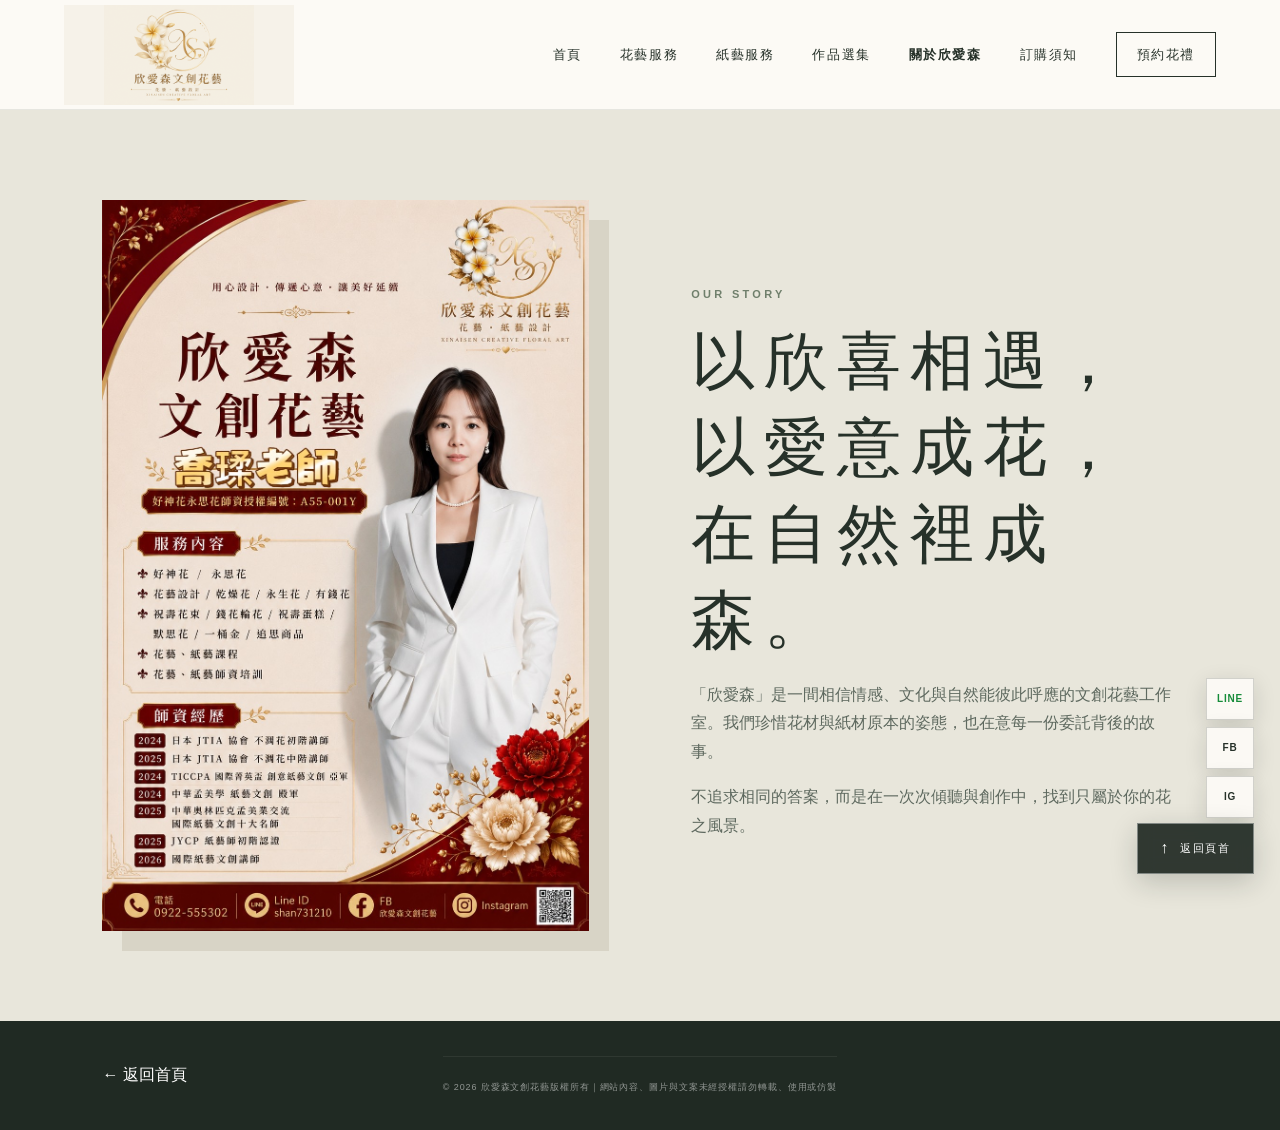
==== about.html @ e2f4a101 "Add files via upload" ====
<!doctype html><html lang="zh-Hant"><head><meta charset="UTF-8"><meta name="viewport" content="width=device-width,initial-scale=1"><title>關於欣愛森｜欣愛森文創花藝</title><link rel="stylesheet" href="styles.css?v=20260827-5"></head><body><header class="site-header inner-header"><a class="brand" href="index.html" aria-label="欣愛森文創花藝"><img class="brand-logo" src="assets/brand-logo.png?v=20260827-3" style="width:clamp(120px,12vw,170px);height:72px;object-fit:contain;display:block" alt="欣愛森文創花藝 LOGO"></a><button class="menu-toggle" aria-label="開啟選單" aria-expanded="false"><span></span><span></span></button><nav class="nav"><a href="index.html">首頁</a><a href="floral-services.html">花藝服務</a><a href="paper-services.html">紙藝服務</a><a href="collections.html">作品選集</a><a class="active" href="about.html">關於欣愛森</a><a href="order-guide.html">訂購須知</a><a href="contact.html" class="nav-cta">預約花禮</a></nav></header><main class="inner-page"><section class="about-page"><a class="about-poster-link" href="assets/about-xinasen-v2.jpg" target="_blank" aria-label="開啟欣愛森文創花藝完整介紹海報"><img class="about-page-image" src="assets/about-xinasen-v2.jpg" alt="欣愛森文創花藝喬瑈老師服務內容與師資經歷介紹"></a><div><p class="eyebrow">OUR STORY</p><h1>以欣喜相遇，<br>以愛意成花，<br>在自然裡成森。</h1><p>「欣愛森」是一間相信情感、文化與自然能彼此呼應的文創花藝工作室。我們珍惜花材與紙材原本的姿態，也在意每一份委託背後的故事。</p><p>不追求相同的答案，而是在一次次傾聽與創作中，找到只屬於你的花之風景。</p></div></section></main><footer class="simple-footer"><a href="index.html">← 返回首頁</a><small>© 2026 欣愛森文創花藝版權所有｜網站內容、圖片與文案未經授權請勿轉載、使用或仿製</small></footer><script src="script.js"></script></body></html>
---- styles.css ----
:root{--ink:#263129;--green:#526453;--sage:#84937e;--cream:#f6f2e9;--paper:#fcfaf5;--blush:#d5b8a6;--line:rgba(38,49,41,.16);--serif:"Noto Serif TC","Songti TC","PMingLiU",serif;--sans:"Noto Sans TC","Microsoft JhengHei",sans-serif}*{box-sizing:border-box}html{scroll-behavior:smooth}body{margin:0;background:var(--paper);color:var(--ink);font-family:var(--sans);line-height:1.8}a{color:inherit;text-decoration:none}.site-header{height:92px;padding:0 5vw;display:flex;align-items:center;justify-content:space-between;position:absolute;z-index:10;width:100%;border-bottom:1px solid rgba(38,49,41,.1)}.brand{display:flex;align-items:center;gap:12px}.brand-mark{font-size:26px;color:#788a72}.brand b{display:block;font:600 21px/1.3 var(--serif);letter-spacing:.22em}.brand small{display:block;font-size:8px;letter-spacing:.18em}.nav{display:flex;align-items:center;gap:38px;font-size:13px;letter-spacing:.12em}.nav a{position:relative}.nav a:not(.nav-cta):after{content:"";position:absolute;left:0;right:100%;bottom:-6px;height:1px;background:var(--ink);transition:.3s}.nav a:hover:after{right:0}.nav-cta{border:1px solid var(--ink);padding:10px 20px}.menu-toggle{display:none;background:none;border:0}.hero{min-height:780px;height:100vh;background:linear-gradient(90deg,rgba(246,242,233,.95) 0%,rgba(246,242,233,.76) 35%,rgba(246,242,233,.04) 67%),url('assets/hero-floral.png') center/cover;position:relative;display:flex;align-items:center;padding:110px 10vw 60px}.hero-content{max-width:580px}.eyebrow,.section-index{font-size:11px;letter-spacing:.3em;color:#6f7f6b;font-weight:600}.hero h1{font:500 clamp(50px,6.6vw,94px)/1.2 var(--serif);letter-spacing:.12em;margin:18px 0 24px}.hero-copy{font-family:var(--serif);font-size:16px;letter-spacing:.12em;color:#536057}.hero-actions{display:flex;align-items:center;gap:34px;margin-top:42px}.button{border:0;display:inline-flex;align-items:center;justify-content:center;padding:14px 26px;letter-spacing:.12em;font:600 13px var(--sans);cursor:pointer}.primary{background:var(--ink);color:white}.primary:hover{background:#526453}.text-link{font-size:13px;border-bottom:1px solid var(--ink);padding:8px 0}.hero-note{position:absolute;right:4vw;bottom:46px;display:flex;gap:15px;align-items:flex-start;color:white;text-shadow:0 1px 8px #333}.hero-note span{font:38px var(--serif)}.hero-note p{font-size:9px;letter-spacing:.18em;line-height:1.6}.scroll-hint{position:absolute;bottom:40px;left:5vw;writing-mode:vertical-rl;font-size:8px;letter-spacing:.24em;display:flex;gap:10px;align-items:center}.scroll-hint span{height:40px;width:1px;background:var(--ink)}.section{padding:120px 8vw}.intro{display:grid;grid-template-columns:1fr 3fr;border-bottom:1px solid var(--line)}.section-index{writing-mode:vertical-rl}.intro-text{max-width:820px;text-align:center}.leaf{font:34px var(--serif);color:var(--sage)}.intro h2,.section-heading h2,.works h2,.about h2,.contact h2{font:500 clamp(34px,4.2vw,58px)/1.5 var(--serif);letter-spacing:.12em;margin:14px 0}.intro-text>p:last-child{max-width:600px;margin:25px auto;color:#687269;font-size:14px;letter-spacing:.08em}.services{background:#f1eee5}.section-heading,.works-head{display:flex;justify-content:space-between;align-items:end;margin-bottom:60px}.section-heading h2,.works h2{margin-bottom:0}.section-heading>p,.works-head>p{font:14px var(--serif);color:#6d776e}.service-grid{display:grid;grid-template-columns:repeat(4,1fr)}.service-card{padding:40px 28px;border:1px solid var(--line);margin-right:-1px;min-height:390px;display:flex;flex-direction:column;transition:.35s;background:rgba(255,255,255,.15)}.service-card:hover,.service-card.featured{background:var(--green);color:white;transform:translateY(-8px)}.service-card>span{font:12px var(--serif);opacity:.6}.service-icon{font:42px var(--serif);margin:35px 0 22px;color:var(--blush)}.service-card h3{font:500 21px var(--serif);letter-spacing:.12em}.service-card p{font-size:13px;opacity:.75}.service-card a{font-size:11px;letter-spacing:.12em;margin-top:auto}.works{overflow:hidden}.work-grid{display:grid;grid-template-columns:1.2fr .8fr .8fr;gap:24px}.work-art{height:440px;padding:30px;display:flex;align-items:flex-end;overflow:hidden;position:relative}.work-art:before{content:"";position:absolute;inset:0;transition:.7s}.work:hover .work-art:before{transform:scale(1.05)}.work-art span{position:relative;z-index:1;color:white;font:28px/1.5 var(--serif);letter-spacing:.2em;text-shadow:0 2px 15px #333}.work-one .work-art:before{background:linear-gradient(160deg,transparent,#39463caa),url('assets/hero-floral.png') 65% center/cover}.work-two .work-art:before{background:linear-gradient(145deg,#a1ad9a,#35443b);}.work-three .work-art:before{background:linear-gradient(145deg,#d6b7a6,#766458)}.work small{font-size:9px;letter-spacing:.2em;color:#849085}.work h3{font:500 18px var(--serif);letter-spacing:.1em;margin-top:4px}.image-note{font-size:11px;color:#879087;text-align:right;margin-top:28px}.about{background:#e8e6db;display:grid;grid-template-columns:1fr 1fr;gap:8vw;align-items:center}.about-image{height:680px;background:linear-gradient(180deg,transparent,#26312988),url('assets/hero-floral.png') 68% center/cover;box-shadow:32px 32px 0 #d8d4c6}.about-content{max-width:520px}.about-content>p:not(.eyebrow){font-size:14px;color:#5e695f;letter-spacing:.05em}.signature{font:28px var(--serif);margin-top:40px}.signature span{font:italic 15px Georgia;color:#7d887d;margin-left:10px}.contact{display:grid;grid-template-columns:1fr 1.1fr;gap:8vw;background:var(--green);color:white}.contact .eyebrow{color:#c8d1c2}.contact-copy>p:not(.eyebrow){opacity:.75}.contact-meta{margin-top:50px;border-top:1px solid #ffffff33;padding-top:22px}.contact-meta p{font-size:13px}.contact-meta small{display:block;opacity:.5;letter-spacing:.14em}.contact-form{background:var(--paper);color:var(--ink);padding:48px}.contact-form label{display:block;font-size:12px;letter-spacing:.1em;margin-bottom:22px}.contact-form input,.contact-form select,.contact-form textarea{display:block;width:100%;border:0;border-bottom:1px solid var(--line);background:transparent;padding:10px 2px;font:14px var(--sans);outline:none;border-radius:0}.contact-form input:focus,.contact-form textarea:focus{border-color:var(--green)}.form-row{display:grid;grid-template-columns:1fr 1fr;gap:24px}.contact-form .button{width:100%;margin-top:12px}.form-status{font-size:12px;text-align:center;color:var(--green);min-height:20px}footer{padding:65px 8vw 30px;background:#202a23;color:white;display:grid;grid-template-columns:1fr 1fr 1fr;gap:30px;align-items:center}footer>p{font:14px var(--serif);opacity:.65;text-align:center}footer>div{text-align:right}footer>div a{font-size:10px;letter-spacing:.15em;margin-left:22px}footer>small{grid-column:1/-1;text-align:center;opacity:.35;border-top:1px solid #ffffff22;padding-top:22px;font-size:9px;letter-spacing:.1em}.reveal{opacity:0;transform:translateY(26px);transition:opacity .8s,transform .8s}.reveal.visible{opacity:1;transform:none}
@media(max-width:900px){.site-header{height:76px}.nav{position:fixed;inset:76px 0 auto;background:var(--paper);padding:28px;display:none;flex-direction:column;align-items:stretch;gap:20px}.nav.open{display:flex}.menu-toggle{display:block;width:36px}.menu-toggle span{display:block;height:1px;background:var(--ink);margin:8px}.hero{min-height:720px;padding:100px 7vw 50px;background:linear-gradient(90deg,rgba(246,242,233,.93),rgba(246,242,233,.5)),url('assets/hero-floral.png') 61% center/cover}.hero h1{font-size:52px}.hero-note{display:none}.section{padding:85px 7vw}.intro{display:block}.section-index{writing-mode:initial;margin-bottom:45px}.service-grid{grid-template-columns:1fr 1fr}.work-grid{grid-template-columns:1fr 1fr}.work-one{grid-column:1/-1}.about{grid-template-columns:1fr}.about-image{height:520px}.contact{grid-template-columns:1fr}footer{grid-template-columns:1fr;text-align:center}footer>div{text-align:center}footer>small{grid-column:auto}.section-heading,.works-head{align-items:flex-start;flex-direction:column}.section-heading>p,.works-head>p{margin-top:20px}}
@media(max-width:560px){.brand b{font-size:18px}.nav-cta{text-align:center}.hero{min-height:700px;align-items:flex-end;padding-bottom:120px}.hero h1{font-size:44px}.hero-copy br{display:none}.hero-actions{align-items:flex-start;flex-direction:column;gap:15px;margin-top:30px}.scroll-hint{display:none}.section{padding:70px 6vw}.intro h2,.section-heading h2,.works h2,.about h2,.contact h2{font-size:32px}.service-grid,.work-grid{grid-template-columns:1fr}.work-one{grid-column:auto}.service-card{min-height:330px}.work-art{height:390px}.about-image{height:420px;box-shadow:14px 14px 0 #d8d4c6}.contact{padding-left:5vw;padding-right:5vw}.contact-form{padding:30px 22px}.form-row{grid-template-columns:1fr}footer>div a{margin:0 9px}}
@media(prefers-reduced-motion:reduce){html{scroll-behavior:auto}.reveal{opacity:1;transform:none;transition:none}}
.service-grid{grid-template-columns:repeat(5,1fr)}
@media(max-width:1100px) and (min-width:901px){.nav{gap:22px}.service-grid{grid-template-columns:repeat(3,1fr)}}
@media(max-width:900px){.service-grid{grid-template-columns:1fr 1fr}}
@media(max-width:560px){.service-grid{grid-template-columns:1fr}}
.inner-header{position:relative;background:var(--paper)}.nav .active{font-weight:700}.inner-page{min-height:75vh}.page-hero{text-align:center;padding:100px 7vw 70px;background:#f1eee5}.page-hero h1,.about-page h1,.page-contact h1{font:500 clamp(42px,5vw,70px)/1.35 var(--serif);letter-spacing:.14em;margin:14px 0}.page-hero>p:last-child{color:#687269}.detail-grid{display:grid;grid-template-columns:repeat(2,1fr);gap:1px;background:var(--line)}.detail-grid article{background:var(--paper);padding:52px;min-height:390px}.detail-grid article>span{font:13px var(--serif);color:var(--sage)}.detail-grid h2{font:500 27px var(--serif);letter-spacing:.1em}.detail-grid p{color:#687269;font-size:14px;margin-bottom:35px}.detail-grid-four{grid-template-columns:repeat(2,1fr)}.gallery-page{display:grid;grid-template-columns:repeat(3,1fr);gap:28px}.gallery-page img{width:100%;height:480px;object-fit:cover;display:block}.gallery-page h2{font:500 20px var(--serif);letter-spacing:.1em}.double-gallery>div{height:480px;display:grid;grid-template-columns:1fr 1fr}.double-gallery img{height:100%;min-width:0}.about-page{display:grid;grid-template-columns:1fr 1fr;align-items:center;gap:8vw;padding:90px 8vw;background:#e8e6db}.about-page-image{height:650px;background:url('assets/hero-floral.png') 68% center/cover}.about-page>div:last-child{max-width:560px}.about-page p:not(.eyebrow){color:#5e695f}.page-contact{padding-top:100px;padding-bottom:100px;min-height:calc(100vh - 92px)}.simple-footer{display:flex;justify-content:space-between;padding:35px 8vw;background:#202a23;color:white}.simple-footer small{opacity:.5}@media(max-width:900px){.inner-header{position:relative}.detail-grid,.detail-grid-four,.gallery-page,.about-page{grid-template-columns:1fr}.gallery-page img,.double-gallery>div{height:420px}.about-page-image{height:480px}.page-contact{padding-top:70px}.simple-footer{flex-direction:column;gap:15px}}
.shop-gallery{grid-template-columns:repeat(2,1fr)}.shop-gallery article{background:#f1eee5;padding-bottom:24px}.shop-gallery h2{padding:0 22px}.product-actions{display:flex;gap:10px;padding:0 22px}.product-actions button,.product-actions a{flex:1;border:1px solid var(--ink);background:transparent;color:var(--ink);padding:12px 10px;text-align:center;font:600 11px var(--sans);letter-spacing:.08em;cursor:pointer}.product-actions button:hover{background:var(--ink);color:white}.product-actions a{background:#168c3a;border-color:#168c3a;color:white}.cart-toggle{position:fixed;left:24px;bottom:24px;z-index:32;border:0;background:var(--ink);color:white;padding:14px 18px;font:600 12px var(--sans);letter-spacing:.08em;box-shadow:0 8px 24px #1b261e33;cursor:pointer}.cart-count{display:inline-grid;place-items:center;margin-left:7px;background:white;color:var(--ink);border-radius:50%;width:22px;height:22px}.cart-drawer{position:fixed;top:0;right:-390px;width:min(390px,90vw);height:100vh;background:var(--paper);z-index:60;padding:38px;box-shadow:-10px 0 35px #1b261e22;transition:right .35s}.cart-drawer.open{right:0}.cart-close{position:absolute;right:22px;top:18px;border:0;background:none;font-size:28px;cursor:pointer}.cart-drawer h2{font:500 28px var(--serif)}.cart-item{display:flex;justify-content:space-between;gap:12px;border-bottom:1px solid var(--line);padding:13px 0;font-size:13px}.cart-item button{border:0;background:none;color:#8c5b50;cursor:pointer}.cart-inquiry{width:100%;margin-top:24px}.cart-backdrop{display:none;position:fixed;inset:0;background:#1b261e66;z-index:50}.cart-backdrop.open{display:block}@media(max-width:900px){.shop-gallery{grid-template-columns:1fr}}@media(max-width:560px){.product-actions{flex-direction:column}.cart-toggle{left:14px;bottom:14px}}
@media(min-width:901px){.simple-footer{display:grid;grid-template-columns:1fr auto 1fr;align-items:center}.simple-footer>a{grid-column:1;justify-self:start}.simple-footer>small{grid-column:2;justify-self:center;text-align:center;white-space:nowrap}}
.service-card.featured{background:linear-gradient(180deg,rgba(31,42,34,.18),rgba(31,42,34,.78)),url('assets/paper-good-fortune.jpg') center 54%/cover no-repeat;color:white}.service-card.featured:hover{background:linear-gradient(180deg,rgba(31,42,34,.1),rgba(31,42,34,.7)),url('assets/paper-good-fortune.jpg') center 54%/cover no-repeat}
.detail-grid-four article:first-child{background:linear-gradient(180deg,rgba(31,42,34,.16),rgba(31,42,34,.8)),url('assets/paper-good-fortune.jpg') center 54%/cover no-repeat;color:white}.detail-grid-four article:first-child>span,.detail-grid-four article:first-child .service-icon,.detail-grid-four article:first-child p{color:white}.detail-grid-four article:first-child>a{color:white}
.service-tabs{display:flex;justify-content:center;flex-wrap:wrap;gap:10px;margin-top:38px}.service-tabs a{border:1px solid var(--ink);padding:10px 20px;background:transparent;color:var(--ink);font-size:12px;letter-spacing:.1em;transition:.25s}.service-tabs a:hover{background:var(--ink);color:white}.detail-grid-four article{scroll-margin-top:30px}@media(max-width:560px){.service-tabs{display:grid;grid-template-columns:1fr 1fr}.service-tabs a{text-align:center;padding:9px 8px}.service-tabs a:last-child{grid-column:1/-1}}
.collection-tabs{display:flex;justify-content:center;flex-wrap:wrap;gap:10px;margin-top:38px}.collection-tabs button{border:1px solid var(--ink);padding:10px 22px;background:transparent;color:var(--ink);font:600 12px var(--sans);letter-spacing:.1em;cursor:pointer;transition:.25s}.collection-tabs button:hover,.collection-tabs button.active{background:var(--ink);color:white}.shop-gallery article.filtered-out{display:none}.collection-empty{grid-column:1/-1;text-align:center;padding:70px 20px;color:#687269;background:#f1eee5}@media(max-width:560px){.collection-tabs{display:grid;grid-template-columns:1fr 1fr}.collection-tabs button{padding:9px 8px}}
.memorial-blue-card .product-image{height:480px;overflow:hidden;background:#d6d6d4}.memorial-blue-card .product-image img{height:100%;width:100%;object-fit:cover;object-position:31% 58%;transform:scale(1.38);transform-origin:31% 58%}@media(max-width:900px){.memorial-blue-card .product-image{height:420px}.memorial-blue-card .product-image img{transform:scale(1.28)}}
.about-poster-link{display:block;width:100%;max-width:620px;justify-self:center;box-shadow:20px 20px 0 #d8d4c6;line-height:0}.about-poster-link .about-page-image{display:block;width:100%;height:auto;background:none;object-fit:contain}@media(max-width:900px){.about-poster-link .about-page-image{height:auto}.about-poster-link{box-shadow:12px 12px 0 #d8d4c6}}
.order-guide{display:grid;grid-template-columns:repeat(2,1fr);gap:1px;background:var(--line)}.order-guide article{background:var(--paper);padding:42px 48px;min-height:260px}.order-guide article>span{font:13px var(--serif);color:var(--sage)}.order-guide h2{font:500 25px var(--serif);letter-spacing:.12em}.order-guide p{font-size:14px;color:#687269}.order-guide .button{margin-top:14px}@media(max-width:900px){.order-guide{grid-template-columns:1fr}.order-guide article{padding:34px 28px;min-height:0}}
.brand-logo{display:block;width:190px;height:78px;object-fit:contain}.footer-brand .brand-logo{width:180px;height:auto;background:#fcfaf5;border-radius:2px}@media(max-width:1100px){.brand-logo{width:155px;height:68px}.nav{gap:17px}}@media(max-width:560px){.brand-logo{width:135px;height:60px}}
.site-header>.brand{width:170px;height:72px;flex:0 0 170px;background-color:#f6f2e9;background-image:url('assets/brand-logo.png?v=20260827-3');background-position:center;background-size:contain;background-repeat:no-repeat;background-blend-mode:multiply}.site-header>.brand>*{display:none!important}@media(max-width:560px){.site-header>.brand{width:125px;height:60px;flex-basis:125px}}
@media(min-width:901px){.site-header{height:110px}.site-header>.brand{width:230px;height:100px;flex-basis:230px}.inner-page{scroll-margin-top:110px}}
.nav-dropdown{position:relative}.nav-submenu{position:absolute;top:calc(100% + 16px);left:50%;transform:translateX(-50%) translateY(-6px);min-width:150px;padding:8px;background:var(--paper);border:1px solid var(--line);box-shadow:0 12px 28px rgba(38,49,41,.14);opacity:0;visibility:hidden;transition:.25s;z-index:40}.nav-submenu a{display:block;padding:9px 12px;white-space:nowrap;font-size:12px}.nav-submenu a:hover,.nav-submenu a.active{background:var(--ink);color:white}.nav-dropdown:hover .nav-submenu,.nav-dropdown:focus-within .nav-submenu{opacity:1;visibility:visible;transform:translateX(-50%) translateY(0)}.floral-gallery{grid-template-columns:minmax(280px,720px);justify-content:center}.floral-gallery article{background:#f1eee5;padding-bottom:24px}.floral-gallery h2{padding:0 22px}.gallery-coming{text-align:center;color:#687269}@media(max-width:900px){.nav-dropdown{width:100%}.nav-submenu{position:static;transform:none;opacity:1;visibility:visible;box-shadow:none;border:0;border-left:1px solid var(--line);margin:8px 0 0 12px;padding:2px 0 2px 12px}.nav-dropdown:hover .nav-submenu,.nav-dropdown:focus-within .nav-submenu{transform:none}.nav-submenu a{padding:7px 10px}}
.collection-chooser{display:grid;grid-template-columns:1fr 1fr;gap:24px}.collection-choice{min-height:470px;display:flex;align-items:flex-end;padding:44px;color:white;position:relative;overflow:hidden}.collection-choice:before{content:"";position:absolute;inset:0;transition:transform .6s}.collection-choice:hover:before{transform:scale(1.04)}.collection-choice>div{position:relative;z-index:1}.collection-choice small{letter-spacing:.22em}.collection-choice h2{font:500 clamp(32px,4vw,52px) var(--serif);letter-spacing:.12em;margin:10px 0}.collection-choice p{opacity:.8}.collection-choice span{display:inline-block;margin-top:20px;border-bottom:1px solid currentColor;font-size:12px;letter-spacing:.1em}.floral-choice:before{background:linear-gradient(180deg,transparent,#28362dcc),url('assets/hero-floral.png') center/cover}.paper-choice:before{background:linear-gradient(180deg,transparent,#3d201bcc),url('assets/paper-good-fortune.jpg') center/cover}@media(max-width:700px){.collection-chooser{grid-template-columns:1fr}.collection-choice{min-height:360px;padding:30px}}
.paper-works{background:#f1eee5}.paper-work-grid{display:grid;grid-template-columns:repeat(3,1fr);gap:24px}.paper-work{background:var(--paper);overflow:hidden}.paper-work img{display:block;width:100%;height:410px;object-fit:cover;transition:transform .7s}.paper-work:hover img{transform:scale(1.035)}.paper-work>div{padding:26px 28px 30px}.paper-work small{font-size:9px;letter-spacing:.2em;color:#849085}.paper-work h3{font:500 24px var(--serif);letter-spacing:.14em;margin:5px 0 10px}.paper-work p{font-size:13px;color:#687269;margin:0}@media(max-width:900px){.paper-work-grid{grid-template-columns:1fr 1fr}.paper-work:last-child{grid-column:1/-1}.paper-work img{height:360px}}@media(max-width:560px){.paper-work-grid{grid-template-columns:1fr}.paper-work:last-child{grid-column:auto}.paper-work img{height:340px}}
.paper-good .work-art:before{background:linear-gradient(160deg,transparent,#4a201aaa),url('assets/paper-good-fortune.jpg') center/cover}.paper-memory .work-art:before{background:linear-gradient(160deg,transparent,#4a201aaa),url('assets/paper-memorial.jpg') center/cover}.paper-real .work-art:before{background:linear-gradient(160deg,transparent,#33423899),url('assets/paper-realistic.jpg') center/cover}
.back-to-top{grid-column:1/-1;justify-self:center;display:inline-flex;align-items:center;gap:10px;border:1px solid #ffffff55;padding:10px 22px;font-size:11px;letter-spacing:.16em;transition:.3s}.back-to-top span{font-size:16px}.back-to-top:hover{background:white;color:var(--ink);border-color:white}
.back-to-top{position:fixed;right:26px;bottom:26px;z-index:30;background:rgba(32,42,35,.92);color:white;border-color:#ffffff66;box-shadow:0 8px 28px rgba(20,30,23,.2);backdrop-filter:blur(8px)}
@media(max-width:560px){.back-to-top{right:14px;bottom:14px;padding:9px 14px;font-size:10px}}
.floating-social{position:fixed;right:26px;bottom:82px;z-index:30;display:flex;flex-direction:column;gap:7px}.floating-social a{width:48px;height:42px;display:grid;place-items:center;background:rgba(252,250,245,.96);color:var(--ink);border:1px solid rgba(38,49,41,.2);box-shadow:0 6px 22px rgba(20,30,23,.14);font-size:10px;font-weight:700;letter-spacing:.08em;transition:.25s}.floating-social a:hover{background:var(--ink);color:white;transform:translateX(-3px)}.floating-social .social-line{color:#168c3a}@media(max-width:560px){.floating-social{right:14px;bottom:67px}.floating-social a{width:42px;height:38px}}
.service-grid{grid-template-columns:repeat(3,1fr)}
@media(max-width:900px){.service-grid{grid-template-columns:1fr 1fr}}
@media(max-width:560px){.service-grid{grid-template-columns:1fr}}
.memory-gallery{display:grid;grid-template-columns:1fr 1fr;padding:0}.memory-gallery:before{display:none}.memory-gallery img{width:100%;height:100%;min-width:0;object-fit:cover;display:block;transition:transform .7s}.memory-gallery:hover img{transform:scale(1.035)}.memory-gallery span{position:absolute;left:28px;bottom:28px}
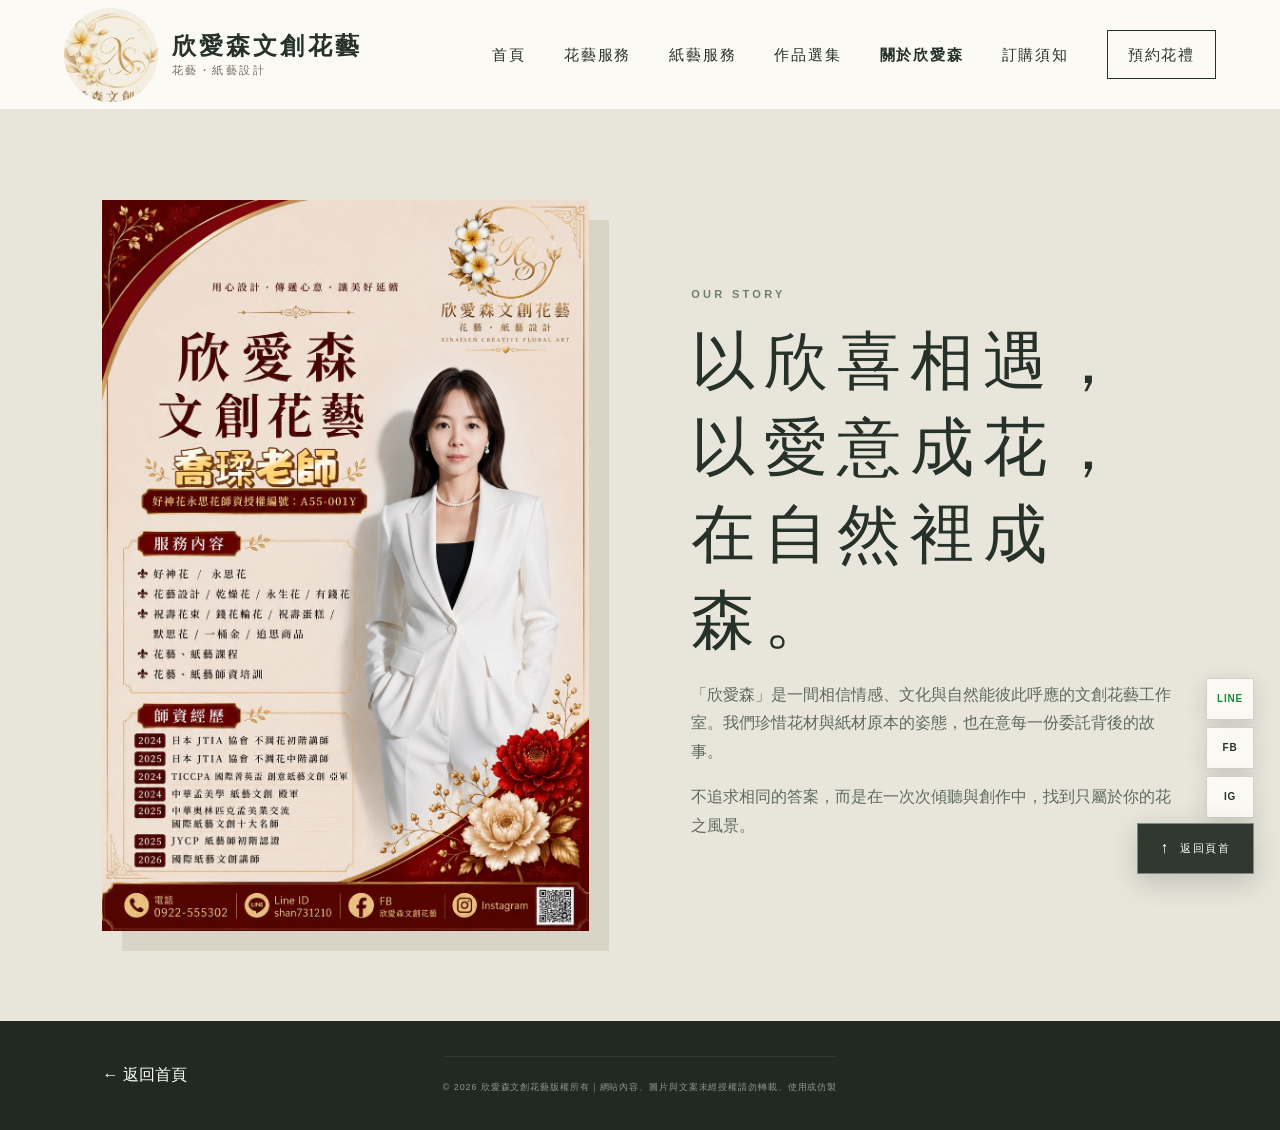
==== commit 8d832c60: "Add files via upload" ====
--- a/about.html
+++ b/about.html
@@ -1 +1 @@
-<!doctype html><html lang="zh-Hant"><head><meta charset="UTF-8"><meta name="viewport" content="width=device-width,initial-scale=1"><title>關於欣愛森｜欣愛森文創花藝</title><link rel="stylesheet" href="styles.css?v=20260827-5"></head><body><header class="site-header inner-header"><a class="brand" href="index.html" aria-label="欣愛森文創花藝"><img class="brand-logo" src="assets/brand-logo.png?v=20260827-3" style="width:clamp(120px,12vw,170px);height:72px;object-fit:contain;display:block" alt="欣愛森文創花藝 LOGO"></a><button class="menu-toggle" aria-label="開啟選單" aria-expanded="false"><span></span><span></span></button><nav class="nav"><a href="index.html">首頁</a><a href="floral-services.html">花藝服務</a><a href="paper-services.html">紙藝服務</a><a href="collections.html">作品選集</a><a class="active" href="about.html">關於欣愛森</a><a href="order-guide.html">訂購須知</a><a href="contact.html" class="nav-cta">預約花禮</a></nav></header><main class="inner-page"><section class="about-page"><a class="about-poster-link" href="assets/about-xinasen-v2.jpg" target="_blank" aria-label="開啟欣愛森文創花藝完整介紹海報"><img class="about-page-image" src="assets/about-xinasen-v2.jpg" alt="欣愛森文創花藝喬瑈老師服務內容與師資經歷介紹"></a><div><p class="eyebrow">OUR STORY</p><h1>以欣喜相遇，<br>以愛意成花，<br>在自然裡成森。</h1><p>「欣愛森」是一間相信情感、文化與自然能彼此呼應的文創花藝工作室。我們珍惜花材與紙材原本的姿態，也在意每一份委託背後的故事。</p><p>不追求相同的答案，而是在一次次傾聽與創作中，找到只屬於你的花之風景。</p></div></section></main><footer class="simple-footer"><a href="index.html">← 返回首頁</a><small>© 2026 欣愛森文創花藝版權所有｜網站內容、圖片與文案未經授權請勿轉載、使用或仿製</small></footer><script src="script.js"></script></body></html>
+<!doctype html><html lang="zh-Hant"><head><meta charset="UTF-8"><meta name="viewport" content="width=device-width,initial-scale=1"><title>關於欣愛森｜欣愛森文創花藝</title><link rel="stylesheet" href="styles.css?v=20260827-6"></head><body><header class="site-header inner-header"><a class="brand brand-horizontal" href="index.html" aria-label="欣愛森文創花藝"><span class="brand-emblem" aria-hidden="true"></span><span class="brand-wording"><b>欣愛森文創花藝</b><small>花藝・紙藝設計</small></span></a><button class="menu-toggle" aria-label="開啟選單" aria-expanded="false"><span></span><span></span></button><nav class="nav"><a href="index.html">首頁</a><a href="floral-services.html">花藝服務</a><a href="paper-services.html">紙藝服務</a><a href="collections.html">作品選集</a><a class="active" href="about.html">關於欣愛森</a><a href="order-guide.html">訂購須知</a><a href="contact.html" class="nav-cta">預約花禮</a></nav></header><main class="inner-page"><section class="about-page"><a class="about-poster-link" href="assets/about-xinasen-v2.jpg" target="_blank" aria-label="開啟欣愛森文創花藝完整介紹海報"><img class="about-page-image" src="assets/about-xinasen-v2.jpg" alt="欣愛森文創花藝喬瑈老師服務內容與師資經歷介紹"></a><div><p class="eyebrow">OUR STORY</p><h1>以欣喜相遇，<br>以愛意成花，<br>在自然裡成森。</h1><p>「欣愛森」是一間相信情感、文化與自然能彼此呼應的文創花藝工作室。我們珍惜花材與紙材原本的姿態，也在意每一份委託背後的故事。</p><p>不追求相同的答案，而是在一次次傾聽與創作中，找到只屬於你的花之風景。</p></div></section></main><footer class="simple-footer"><a href="index.html">← 返回首頁</a><small>© 2026 欣愛森文創花藝版權所有｜網站內容、圖片與文案未經授權請勿轉載、使用或仿製</small></footer><script src="script.js"></script></body></html>
--- a/styles.css
+++ b/styles.css
@@ -19,6 +19,7 @@
 .brand-logo{display:block;width:190px;height:78px;object-fit:contain}.footer-brand .brand-logo{width:180px;height:auto;background:#fcfaf5;border-radius:2px}@media(max-width:1100px){.brand-logo{width:155px;height:68px}.nav{gap:17px}}@media(max-width:560px){.brand-logo{width:135px;height:60px}}
 .site-header>.brand{width:170px;height:72px;flex:0 0 170px;background-color:#f6f2e9;background-image:url('assets/brand-logo.png?v=20260827-3');background-position:center;background-size:contain;background-repeat:no-repeat;background-blend-mode:multiply}.site-header>.brand>*{display:none!important}@media(max-width:560px){.site-header>.brand{width:125px;height:60px;flex-basis:125px}}
 @media(min-width:901px){.site-header{height:110px}.site-header>.brand{width:230px;height:100px;flex-basis:230px}.inner-page{scroll-margin-top:110px}}
+.site-header>.brand.brand-horizontal{width:320px;height:100px;flex:0 0 320px;background:none;display:flex;align-items:center;gap:14px;mix-blend-mode:normal}.site-header>.brand.brand-horizontal>*{display:block!important}.brand-emblem{width:94px;height:94px;flex:0 0 94px;background-image:url('assets/brand-logo.png?v=20260827-3');background-size:181px 121px;background-position:-41px 0;background-repeat:no-repeat;background-color:#f6f2e9;background-blend-mode:multiply;border-radius:50%}.brand-wording{min-width:0}.brand-wording b{font:600 24px/1.35 var(--serif);letter-spacing:.13em;white-space:nowrap;color:var(--ink)}.brand-wording small{font:11px/1.5 var(--sans);letter-spacing:.22em;color:#746b5d;white-space:nowrap}.nav{font-size:15px;font-weight:500}.nav-cta{font-size:15px}@media(max-width:1250px) and (min-width:901px){.site-header>.brand.brand-horizontal{width:265px;flex-basis:265px;gap:9px}.brand-emblem{width:78px;height:78px;flex-basis:78px;background-size:151px 101px;background-position:-34px 0}.brand-wording b{font-size:19px}.brand-wording small{font-size:9px}.nav{font-size:13px;gap:12px}.nav-cta{font-size:13px;padding-left:14px;padding-right:14px}}@media(max-width:900px){.site-header>.brand.brand-horizontal{width:230px;height:68px;flex-basis:230px;gap:8px}.brand-emblem{width:62px;height:62px;flex-basis:62px;background-size:119px 79px;background-position:-27px 0}.brand-wording b{font-size:17px}.brand-wording small{font-size:8px}.nav{font-size:14px}}
 .nav-dropdown{position:relative}.nav-submenu{position:absolute;top:calc(100% + 16px);left:50%;transform:translateX(-50%) translateY(-6px);min-width:150px;padding:8px;background:var(--paper);border:1px solid var(--line);box-shadow:0 12px 28px rgba(38,49,41,.14);opacity:0;visibility:hidden;transition:.25s;z-index:40}.nav-submenu a{display:block;padding:9px 12px;white-space:nowrap;font-size:12px}.nav-submenu a:hover,.nav-submenu a.active{background:var(--ink);color:white}.nav-dropdown:hover .nav-submenu,.nav-dropdown:focus-within .nav-submenu{opacity:1;visibility:visible;transform:translateX(-50%) translateY(0)}.floral-gallery{grid-template-columns:minmax(280px,720px);justify-content:center}.floral-gallery article{background:#f1eee5;padding-bottom:24px}.floral-gallery h2{padding:0 22px}.gallery-coming{text-align:center;color:#687269}@media(max-width:900px){.nav-dropdown{width:100%}.nav-submenu{position:static;transform:none;opacity:1;visibility:visible;box-shadow:none;border:0;border-left:1px solid var(--line);margin:8px 0 0 12px;padding:2px 0 2px 12px}.nav-dropdown:hover .nav-submenu,.nav-dropdown:focus-within .nav-submenu{transform:none}.nav-submenu a{padding:7px 10px}}
 .collection-chooser{display:grid;grid-template-columns:1fr 1fr;gap:24px}.collection-choice{min-height:470px;display:flex;align-items:flex-end;padding:44px;color:white;position:relative;overflow:hidden}.collection-choice:before{content:"";position:absolute;inset:0;transition:transform .6s}.collection-choice:hover:before{transform:scale(1.04)}.collection-choice>div{position:relative;z-index:1}.collection-choice small{letter-spacing:.22em}.collection-choice h2{font:500 clamp(32px,4vw,52px) var(--serif);letter-spacing:.12em;margin:10px 0}.collection-choice p{opacity:.8}.collection-choice span{display:inline-block;margin-top:20px;border-bottom:1px solid currentColor;font-size:12px;letter-spacing:.1em}.floral-choice:before{background:linear-gradient(180deg,transparent,#28362dcc),url('assets/hero-floral.png') center/cover}.paper-choice:before{background:linear-gradient(180deg,transparent,#3d201bcc),url('assets/paper-good-fortune.jpg') center/cover}@media(max-width:700px){.collection-chooser{grid-template-columns:1fr}.collection-choice{min-height:360px;padding:30px}}
 .paper-works{background:#f1eee5}.paper-work-grid{display:grid;grid-template-columns:repeat(3,1fr);gap:24px}.paper-work{background:var(--paper);overflow:hidden}.paper-work img{display:block;width:100%;height:410px;object-fit:cover;transition:transform .7s}.paper-work:hover img{transform:scale(1.035)}.paper-work>div{padding:26px 28px 30px}.paper-work small{font-size:9px;letter-spacing:.2em;color:#849085}.paper-work h3{font:500 24px var(--serif);letter-spacing:.14em;margin:5px 0 10px}.paper-work p{font-size:13px;color:#687269;margin:0}@media(max-width:900px){.paper-work-grid{grid-template-columns:1fr 1fr}.paper-work:last-child{grid-column:1/-1}.paper-work img{height:360px}}@media(max-width:560px){.paper-work-grid{grid-template-columns:1fr}.paper-work:last-child{grid-column:auto}.paper-work img{height:340px}}
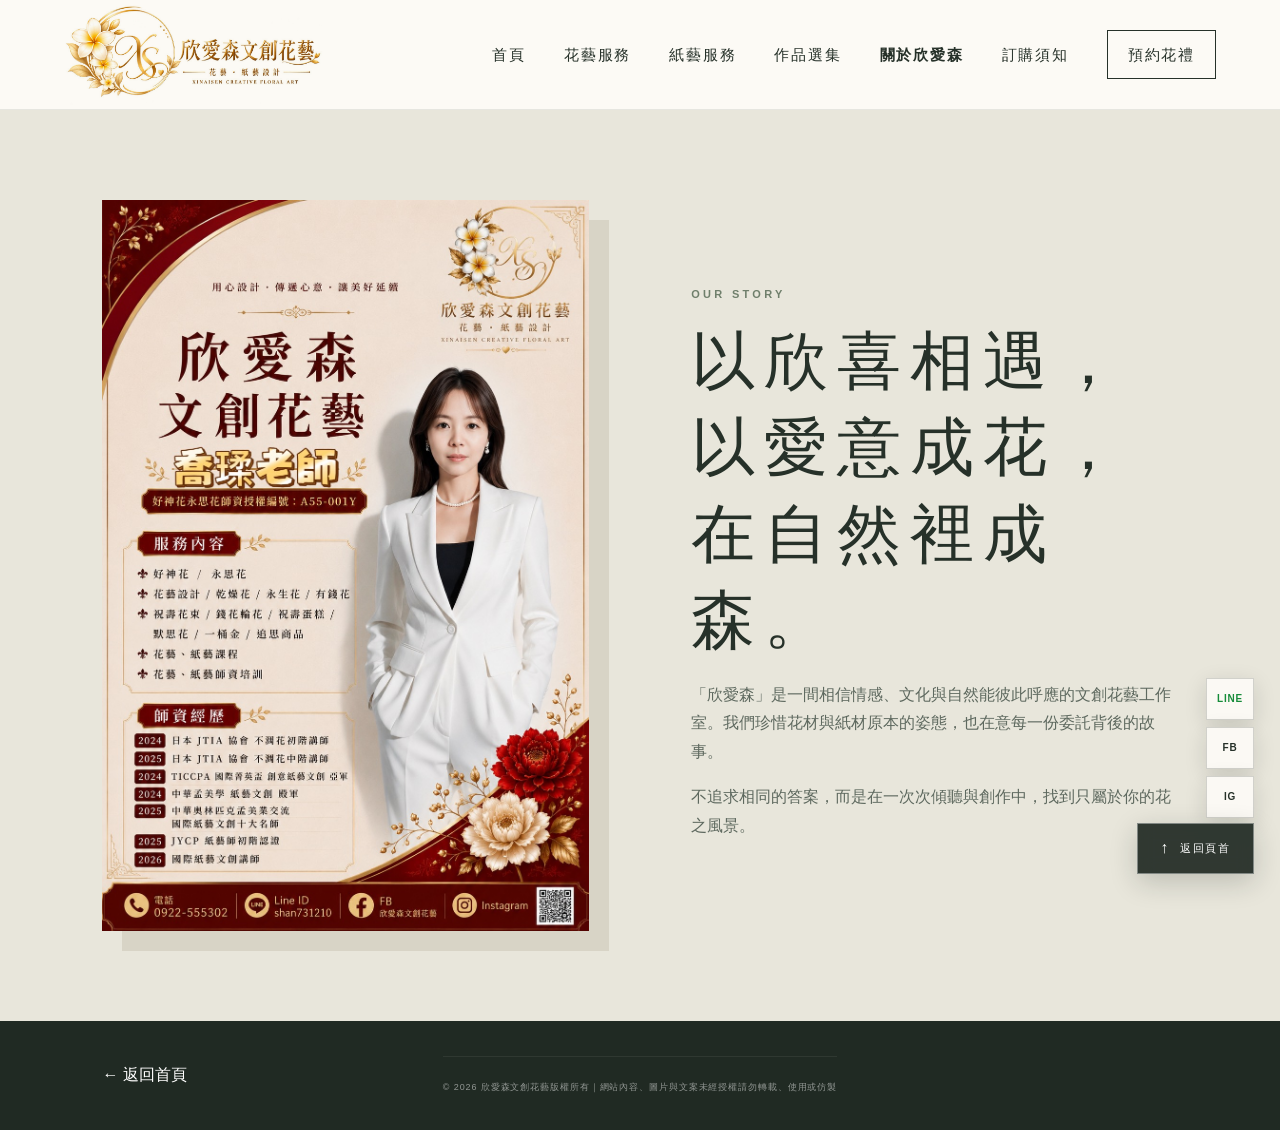
==== commit 1461bc2f: "Add files via upload" ====
--- a/about.html
+++ b/about.html
@@ -1 +1 @@
-<!doctype html><html lang="zh-Hant"><head><meta charset="UTF-8"><meta name="viewport" content="width=device-width,initial-scale=1"><title>關於欣愛森｜欣愛森文創花藝</title><link rel="stylesheet" href="styles.css?v=20260827-6"></head><body><header class="site-header inner-header"><a class="brand brand-horizontal" href="index.html" aria-label="欣愛森文創花藝"><span class="brand-emblem" aria-hidden="true"></span><span class="brand-wording"><b>欣愛森文創花藝</b><small>花藝・紙藝設計</small></span></a><button class="menu-toggle" aria-label="開啟選單" aria-expanded="false"><span></span><span></span></button><nav class="nav"><a href="index.html">首頁</a><a href="floral-services.html">花藝服務</a><a href="paper-services.html">紙藝服務</a><a href="collections.html">作品選集</a><a class="active" href="about.html">關於欣愛森</a><a href="order-guide.html">訂購須知</a><a href="contact.html" class="nav-cta">預約花禮</a></nav></header><main class="inner-page"><section class="about-page"><a class="about-poster-link" href="assets/about-xinasen-v2.jpg" target="_blank" aria-label="開啟欣愛森文創花藝完整介紹海報"><img class="about-page-image" src="assets/about-xinasen-v2.jpg" alt="欣愛森文創花藝喬瑈老師服務內容與師資經歷介紹"></a><div><p class="eyebrow">OUR STORY</p><h1>以欣喜相遇，<br>以愛意成花，<br>在自然裡成森。</h1><p>「欣愛森」是一間相信情感、文化與自然能彼此呼應的文創花藝工作室。我們珍惜花材與紙材原本的姿態，也在意每一份委託背後的故事。</p><p>不追求相同的答案，而是在一次次傾聽與創作中，找到只屬於你的花之風景。</p></div></section></main><footer class="simple-footer"><a href="index.html">← 返回首頁</a><small>© 2026 欣愛森文創花藝版權所有｜網站內容、圖片與文案未經授權請勿轉載、使用或仿製</small></footer><script src="script.js"></script></body></html>
+<!doctype html><html lang="zh-Hant"><head><meta charset="UTF-8"><meta name="viewport" content="width=device-width,initial-scale=1"><title>關於欣愛森｜欣愛森文創花藝</title><link rel="stylesheet" href="styles.css?v=20260827-7"></head><body><header class="site-header inner-header"><a class="brand brand-horizontal" href="index.html" aria-label="欣愛森文創花藝"><img class="brand-logo-image" src="assets/brand-logo-horizontal.jpg?v=20260827" alt="欣愛森文創花藝｜花藝・紙藝設計"></a><button class="menu-toggle" aria-label="開啟選單" aria-expanded="false"><span></span><span></span></button><nav class="nav"><a href="index.html">首頁</a><a href="floral-services.html">花藝服務</a><a href="paper-services.html">紙藝服務</a><a href="collections.html">作品選集</a><a class="active" href="about.html">關於欣愛森</a><a href="order-guide.html">訂購須知</a><a href="contact.html" class="nav-cta">預約花禮</a></nav></header><main class="inner-page"><section class="about-page"><a class="about-poster-link" href="assets/about-xinasen-v2.jpg" target="_blank" aria-label="開啟欣愛森文創花藝完整介紹海報"><img class="about-page-image" src="assets/about-xinasen-v2.jpg" alt="欣愛森文創花藝喬瑈老師服務內容與師資經歷介紹"></a><div><p class="eyebrow">OUR STORY</p><h1>以欣喜相遇，<br>以愛意成花，<br>在自然裡成森。</h1><p>「欣愛森」是一間相信情感、文化與自然能彼此呼應的文創花藝工作室。我們珍惜花材與紙材原本的姿態，也在意每一份委託背後的故事。</p><p>不追求相同的答案，而是在一次次傾聽與創作中，找到只屬於你的花之風景。</p></div></section></main><footer class="simple-footer"><a href="index.html">← 返回首頁</a><small>© 2026 欣愛森文創花藝版權所有｜網站內容、圖片與文案未經授權請勿轉載、使用或仿製</small></footer><script src="script.js"></script></body></html>
--- a/styles.css
+++ b/styles.css
@@ -20,6 +20,12 @@
 .site-header>.brand{width:170px;height:72px;flex:0 0 170px;background-color:#f6f2e9;background-image:url('assets/brand-logo.png?v=20260827-3');background-position:center;background-size:contain;background-repeat:no-repeat;background-blend-mode:multiply}.site-header>.brand>*{display:none!important}@media(max-width:560px){.site-header>.brand{width:125px;height:60px;flex-basis:125px}}
 @media(min-width:901px){.site-header{height:110px}.site-header>.brand{width:230px;height:100px;flex-basis:230px}.inner-page{scroll-margin-top:110px}}
 .site-header>.brand.brand-horizontal{width:320px;height:100px;flex:0 0 320px;background:none;display:flex;align-items:center;gap:14px;mix-blend-mode:normal}.site-header>.brand.brand-horizontal>*{display:block!important}.brand-emblem{width:94px;height:94px;flex:0 0 94px;background-image:url('assets/brand-logo.png?v=20260827-3');background-size:181px 121px;background-position:-41px 0;background-repeat:no-repeat;background-color:#f6f2e9;background-blend-mode:multiply;border-radius:50%}.brand-wording{min-width:0}.brand-wording b{font:600 24px/1.35 var(--serif);letter-spacing:.13em;white-space:nowrap;color:var(--ink)}.brand-wording small{font:11px/1.5 var(--sans);letter-spacing:.22em;color:#746b5d;white-space:nowrap}.nav{font-size:15px;font-weight:500}.nav-cta{font-size:15px}@media(max-width:1250px) and (min-width:901px){.site-header>.brand.brand-horizontal{width:265px;flex-basis:265px;gap:9px}.brand-emblem{width:78px;height:78px;flex-basis:78px;background-size:151px 101px;background-position:-34px 0}.brand-wording b{font-size:19px}.brand-wording small{font-size:9px}.nav{font-size:13px;gap:12px}.nav-cta{font-size:13px;padding-left:14px;padding-right:14px}}@media(max-width:900px){.site-header>.brand.brand-horizontal{width:230px;height:68px;flex-basis:230px;gap:8px}.brand-emblem{width:62px;height:62px;flex-basis:62px;background-size:119px 79px;background-position:-27px 0}.brand-wording b{font-size:17px}.brand-wording small{font-size:8px}.nav{font-size:14px}}
+
+/* Complete horizontal brand artwork used consistently across every page. */
+.site-header>.brand.brand-horizontal{width:390px;height:104px;flex:0 0 390px;display:flex;align-items:center;overflow:hidden}
+.brand-horizontal .brand-logo-image{display:block!important;width:100%;height:100%;object-fit:contain;object-position:left center;mix-blend-mode:multiply}
+@media(max-width:1250px) and (min-width:901px){.site-header>.brand.brand-horizontal{width:290px;height:88px;flex-basis:290px}}
+@media(max-width:900px){.site-header>.brand.brand-horizontal{width:245px;height:72px;flex-basis:245px}.brand-horizontal .brand-logo-image{object-position:left center}}
 .nav-dropdown{position:relative}.nav-submenu{position:absolute;top:calc(100% + 16px);left:50%;transform:translateX(-50%) translateY(-6px);min-width:150px;padding:8px;background:var(--paper);border:1px solid var(--line);box-shadow:0 12px 28px rgba(38,49,41,.14);opacity:0;visibility:hidden;transition:.25s;z-index:40}.nav-submenu a{display:block;padding:9px 12px;white-space:nowrap;font-size:12px}.nav-submenu a:hover,.nav-submenu a.active{background:var(--ink);color:white}.nav-dropdown:hover .nav-submenu,.nav-dropdown:focus-within .nav-submenu{opacity:1;visibility:visible;transform:translateX(-50%) translateY(0)}.floral-gallery{grid-template-columns:minmax(280px,720px);justify-content:center}.floral-gallery article{background:#f1eee5;padding-bottom:24px}.floral-gallery h2{padding:0 22px}.gallery-coming{text-align:center;color:#687269}@media(max-width:900px){.nav-dropdown{width:100%}.nav-submenu{position:static;transform:none;opacity:1;visibility:visible;box-shadow:none;border:0;border-left:1px solid var(--line);margin:8px 0 0 12px;padding:2px 0 2px 12px}.nav-dropdown:hover .nav-submenu,.nav-dropdown:focus-within .nav-submenu{transform:none}.nav-submenu a{padding:7px 10px}}
 .collection-chooser{display:grid;grid-template-columns:1fr 1fr;gap:24px}.collection-choice{min-height:470px;display:flex;align-items:flex-end;padding:44px;color:white;position:relative;overflow:hidden}.collection-choice:before{content:"";position:absolute;inset:0;transition:transform .6s}.collection-choice:hover:before{transform:scale(1.04)}.collection-choice>div{position:relative;z-index:1}.collection-choice small{letter-spacing:.22em}.collection-choice h2{font:500 clamp(32px,4vw,52px) var(--serif);letter-spacing:.12em;margin:10px 0}.collection-choice p{opacity:.8}.collection-choice span{display:inline-block;margin-top:20px;border-bottom:1px solid currentColor;font-size:12px;letter-spacing:.1em}.floral-choice:before{background:linear-gradient(180deg,transparent,#28362dcc),url('assets/hero-floral.png') center/cover}.paper-choice:before{background:linear-gradient(180deg,transparent,#3d201bcc),url('assets/paper-good-fortune.jpg') center/cover}@media(max-width:700px){.collection-chooser{grid-template-columns:1fr}.collection-choice{min-height:360px;padding:30px}}
 .paper-works{background:#f1eee5}.paper-work-grid{display:grid;grid-template-columns:repeat(3,1fr);gap:24px}.paper-work{background:var(--paper);overflow:hidden}.paper-work img{display:block;width:100%;height:410px;object-fit:cover;transition:transform .7s}.paper-work:hover img{transform:scale(1.035)}.paper-work>div{padding:26px 28px 30px}.paper-work small{font-size:9px;letter-spacing:.2em;color:#849085}.paper-work h3{font:500 24px var(--serif);letter-spacing:.14em;margin:5px 0 10px}.paper-work p{font-size:13px;color:#687269;margin:0}@media(max-width:900px){.paper-work-grid{grid-template-columns:1fr 1fr}.paper-work:last-child{grid-column:1/-1}.paper-work img{height:360px}}@media(max-width:560px){.paper-work-grid{grid-template-columns:1fr}.paper-work:last-child{grid-column:auto}.paper-work img{height:340px}}
